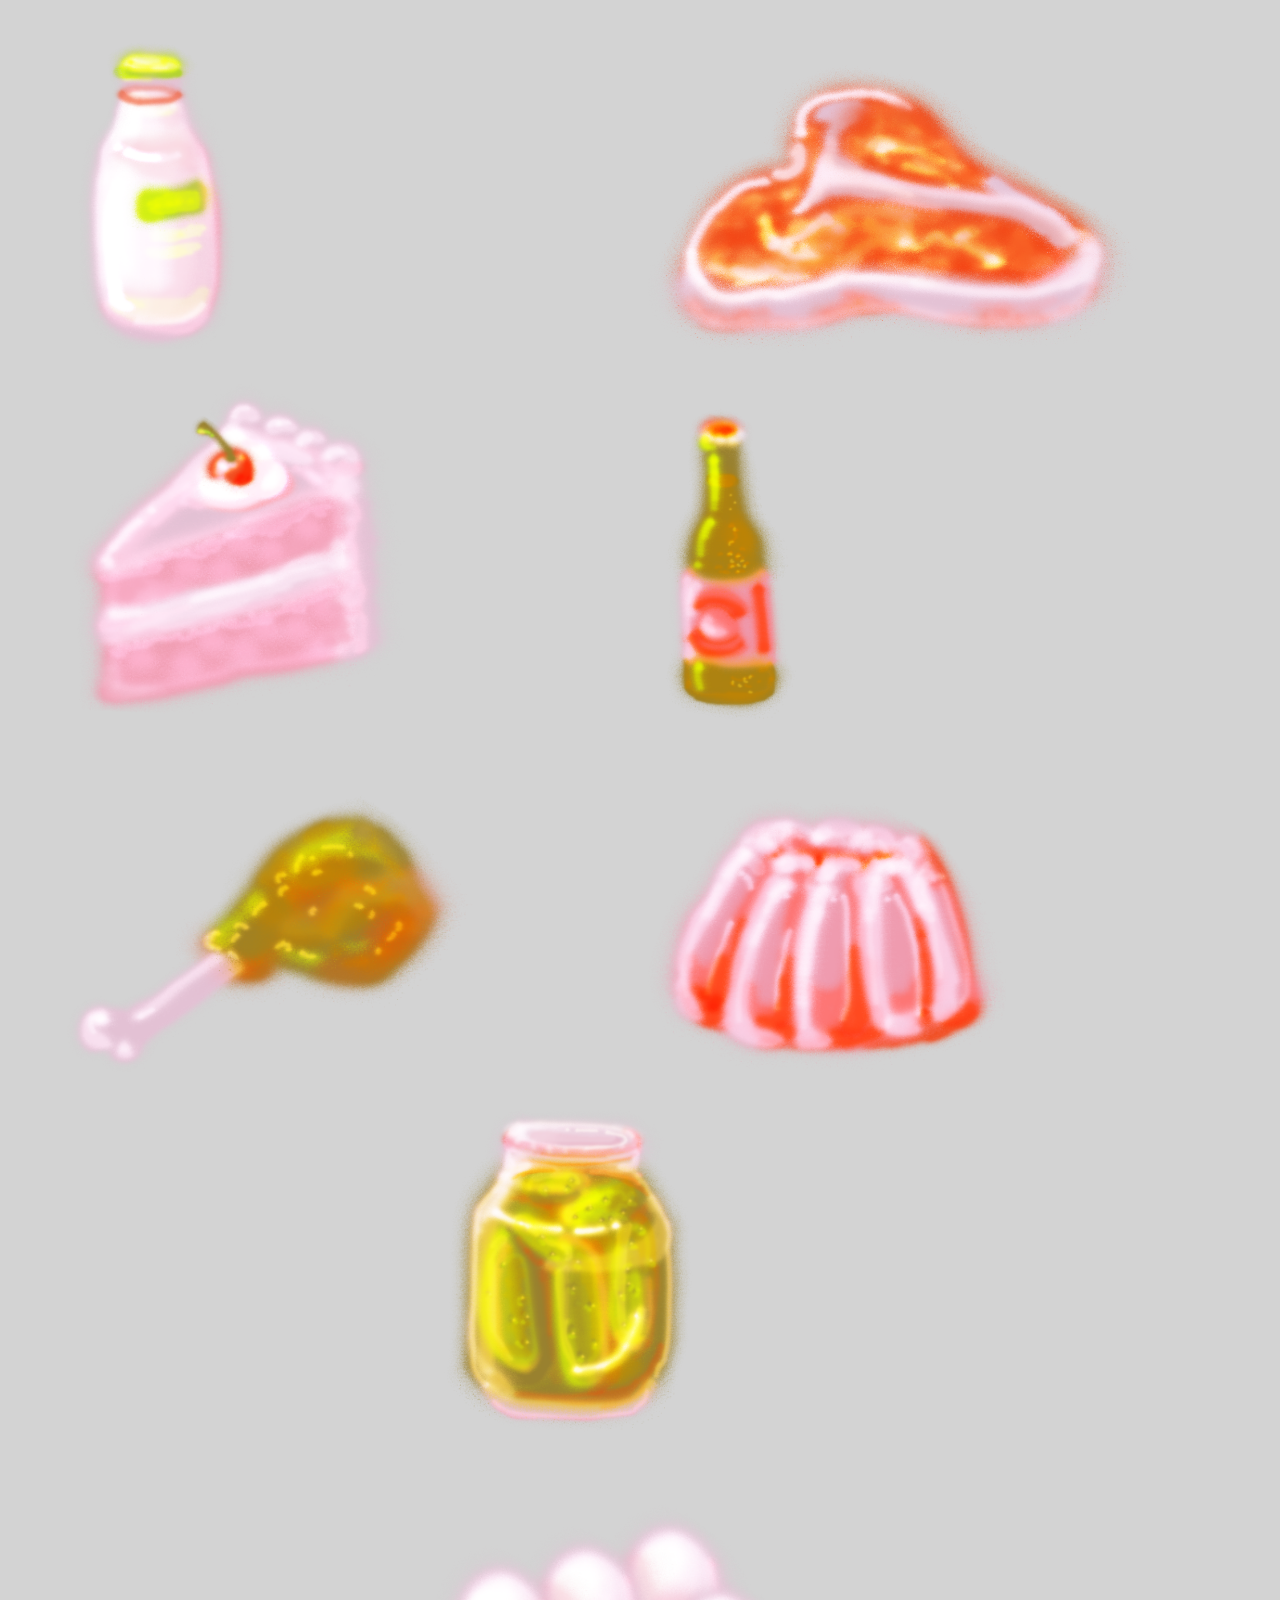
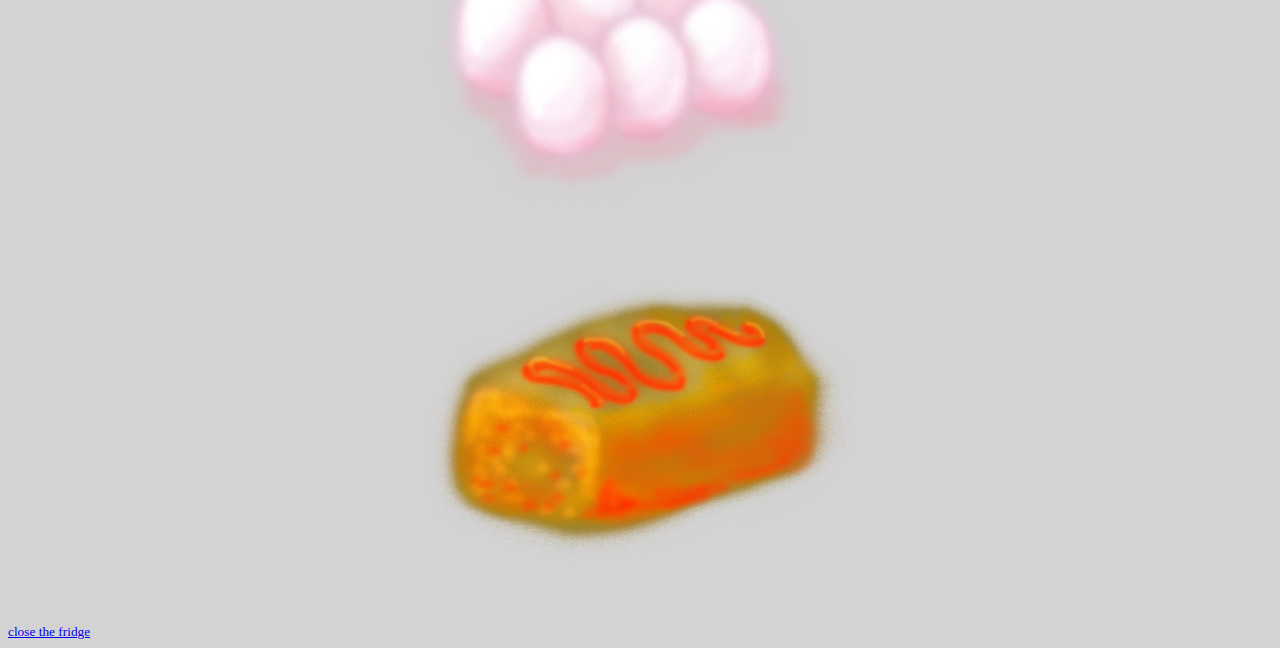
==== inside.html @ 6bd79934 "updates" ====
<!DOCTYPE html>
<html>
  <head>
    <title>see inside</title>
    <link rel="stylesheet" href="inside.css">
  </head>
  <body>

  <div class="big-container">
      <div>
        <img src="images/milk.png" alt="airbrush milk bottle illustration">
        <img src="images/cake.png" alt="airbrush slice of cake illustration">
        <img src="images/chicken.png" alt="airbrush chicken leg illustration">
      </div>
  <br>
      <div>
        <img src="images/steak.png" alt="airbrush steak illustration">
        <img src="images/beer.png" alt="airbrush bottle of beer illustration">
        <img src="images/gelatin.png" alt="airbrush gelatin dessert illustration">
      </div>
  <br>
      <div>
        <img src="images/pickles.png" alt="airbrush jar of pickles illustration">
        <img src="images/eggs.png" alt="airbrush half-dozen eggs illustration">
        <img src="images/meatloaf.png" alt="airbrush meatloaf illustration">
      </div>
  </div>

  <br>
  <br>
  <br>
  <small><a href="index.html">close the fridge</a><small>

  </body>
</html>
---- inside.css ----
body {
  background: lightgray;
  box-sizing: border-box
  margin: 0;
}

.big-container {
  display: flex;
  flex-wrap: wrap;
  align-items: center;
  justify-content: space-around;
}

img {
  height: 40vh;
  /* width: calc(100% / 3); */
  display: flex;
  position: sticky;
  margin: 0;
}
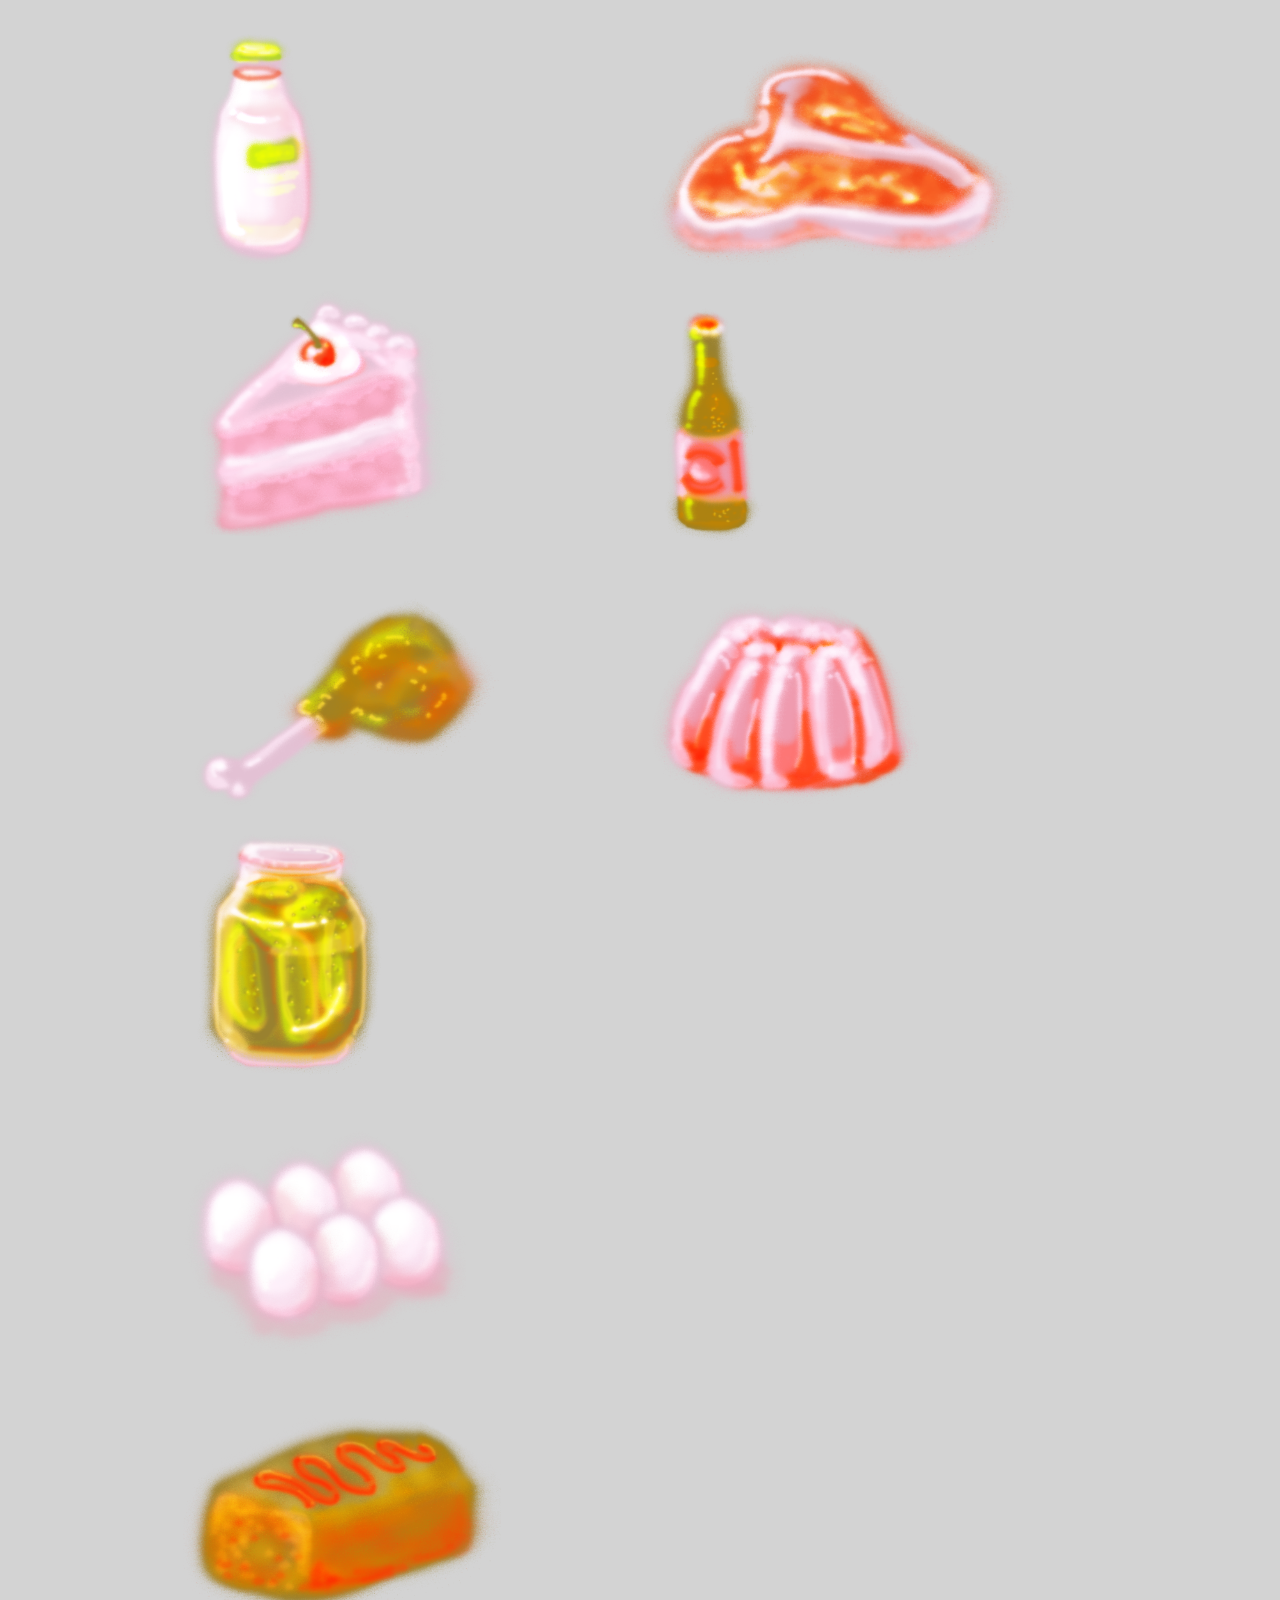
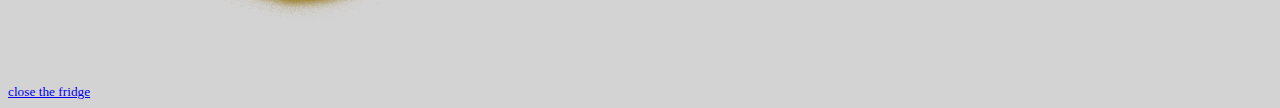
==== commit 08e66d46: "inner fridge preview" ====
--- a/inside.html
+++ b/inside.html
@@ -3,6 +3,7 @@
   <head>
     <title>see inside</title>
     <link rel="stylesheet" href="inside.css">
+    <link rel=“icon” type=image/png” href=“favicon.png”>
   </head>
   <body>
 
--- a/inside.css
+++ b/inside.css
@@ -8,11 +8,13 @@
   display: flex;
   flex-wrap: wrap;
   align-items: center;
-  justify-content: space-around;
+  justify-content: space-between;
+  padding-left: 175px;
+  padding-right: 175px;
 }
 
 img {
-  height: 40vh;
+  height: 30vh;
   /* width: calc(100% / 3); */
   display: flex;
   position: sticky;
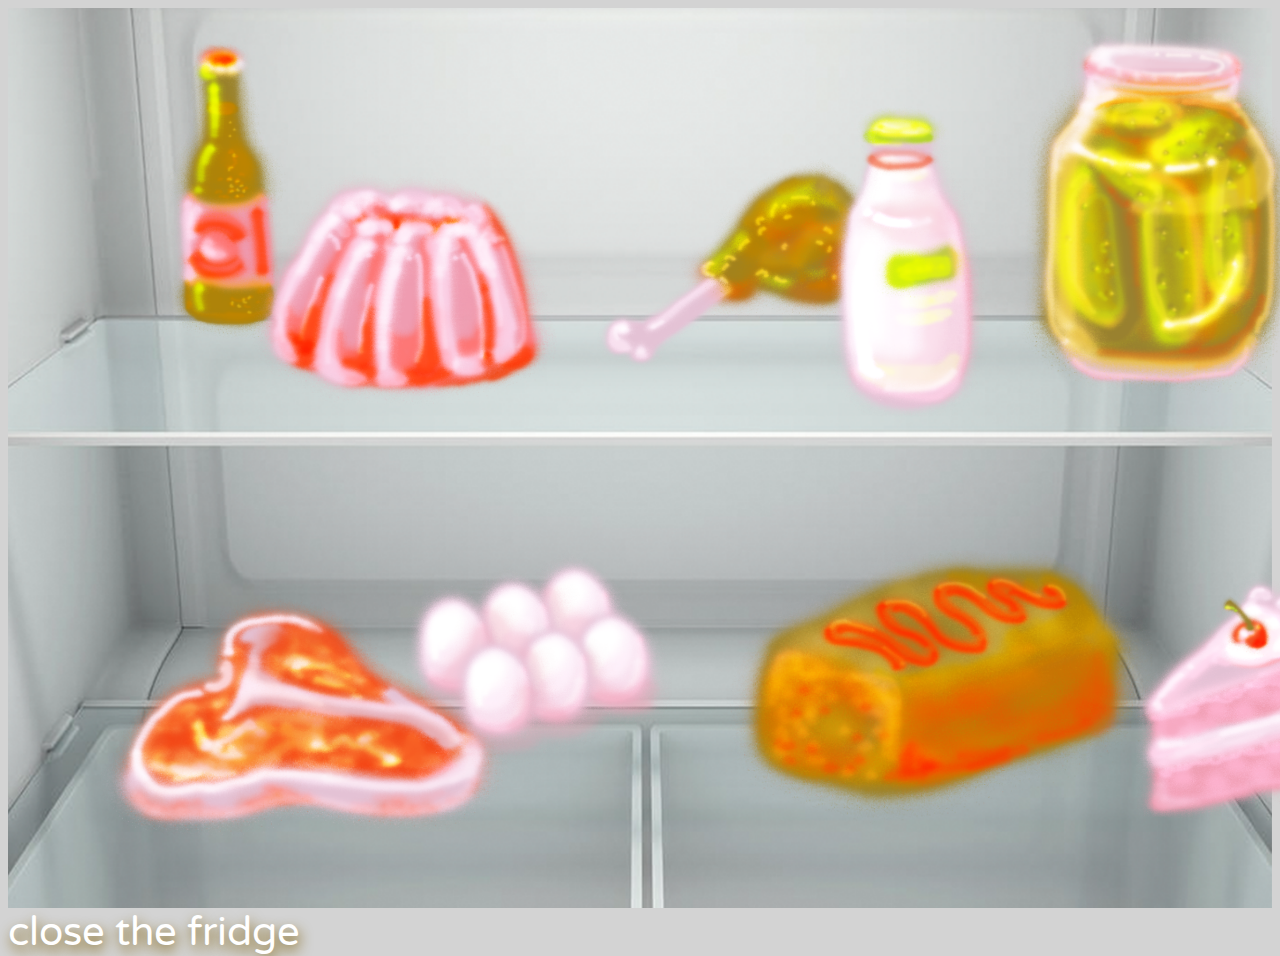
==== commit a9c42b75: "working inside fridge" ====
--- a/inside.html
+++ b/inside.html
@@ -4,33 +4,28 @@
     <title>see inside</title>
     <link rel="stylesheet" href="inside.css">
     <link rel=“icon” type=image/png” href=“favicon.png”>
+    <link href="https://fonts.googleapis.com/css?family=Varela+Round&display=swap" rel="stylesheet">
   </head>
   <body>
-
-  <div class="big-container">
+  <div class="big-container bg">
       <div>
-        <img src="images/milk.png" alt="airbrush milk bottle illustration">
-        <img src="images/cake.png" alt="airbrush slice of cake illustration">
-        <img src="images/chicken.png" alt="airbrush chicken leg illustration">
+        <div class="beer"><img src="images/beer.png" alt="airbrush bottle of beer illustration"></div>
+        <div class="gelatin"><img src="images/gelatin.png" alt="airbrush gelatin dessert illustration"></div>
+        <div class="steak"><img src="images/steak.png" alt="airbrush steak illustration"></div>
+        <div class="eggs"><img src="images/eggs.png" alt="airbrush half-dozen eggs illustration"></div>
       </div>
   <br>
       <div>
-        <img src="images/steak.png" alt="airbrush steak illustration">
-        <img src="images/beer.png" alt="airbrush bottle of beer illustration">
-        <img src="images/gelatin.png" alt="airbrush gelatin dessert illustration">
-      </div>
-  <br>
-      <div>
-        <img src="images/pickles.png" alt="airbrush jar of pickles illustration">
-        <img src="images/eggs.png" alt="airbrush half-dozen eggs illustration">
-        <img src="images/meatloaf.png" alt="airbrush meatloaf illustration">
+        <div class="chicken"><img src="images/chicken.png" alt="airbrush chicken leg illustration"></div>
+        <div class="milk"><img src="images/milk.png" alt="airbrush milk bottle illustration"></div>
+        <div class="pickles"><img src="images/pickles.png" alt="airbrush jar of pickles illustration"></div>
+        <div class="meatloaf"><img src="images/meatloaf.png" alt="airbrush meatloaf illustration"></div>
+        <div class="cake"><img src="images/cake.png" alt="airbrush slice of cake illustration"></div>
       </div>
   </div>
 
+  <a href="index.html">close the fridge</a>
   <br>
-  <br>
-  <br>
-  <small><a href="index.html">close the fridge</a><small>
 
   </body>
 </html>
--- a/inside.css
+++ b/inside.css
@@ -1,7 +1,186 @@
+html {
+  height: 100%;
+  font-family: 'Varela Round', sans-serif;
+  font-size: 40px;
+}
+
+.beer {
+  height: 30vh;
+  display: flex;
+  position: absolute;
+  margin: 0;
+  left: 150px;
+  top: 50px;
+  transform: scale(1.2);
+}
+
+.beer:hover {
+  z-index: 10;
+  position: absolute;
+  top: 300px;
+  left: 625px;
+}
+
+.gelatin {
+  height: 30vh;
+  display: flex;
+  position: absolute;
+  margin: 0;
+  left: 250px;
+  top: 150px;
+  transform: scale(1);
+}
+
+.gelatin:hover {
+  z-index: 10;
+  position: absolute;
+  top: 300px;
+  left: 575px;
+  transform: scale(1.1);
+}
+
+.chicken {
+  height: 30vh;
+  display: flex;
+  position: absolute;
+  margin: 0;
+  left: 585px;
+  top: 125px;
+  transform: scale(.9);
+}
+
+.chicken:hover {
+  z-index: 10;
+  position: absolute;
+  top: 300px;
+  left: 575px;
+}
+
+.milk {
+  height: 30vh;
+  display: flex;
+  position: absolute;
+  margin: 0;
+  left: 800px;
+  top: 125px;
+  transform: scale(1.3);
+}
+
+.milk:hover {
+  z-index: 10;
+  position: absolute;
+  top: 300px;
+  left: 625px;
+}
+
+.pickles {
+  height: 30vh;
+  display: flex;
+  position: absolute;
+  margin: 0;
+  left: 1000px;
+  top: 75px;
+  transform: scale(1.5);
+}
+
+.pickles:hover {
+  z-index: 10;
+  position: absolute;
+  top: 290px;
+  left: 600px;
+  transform: scale(1.35);
+}
+
+.steak {
+  height: 30vh;
+  display: flex;
+  position: absolute;
+  margin: 0;
+  left: 100px;
+  top: 580px;
+  transform: scale(1);
+}
+
+.steak:hover {
+  z-index: 10;
+  top: 300px;
+  left: 525px;
+}
+
+.eggs {
+  height: 30vh;
+  display: flex;
+  position: absolute;
+  margin: 0;
+  left: 400px;
+  top: 515px;
+  transform: scale(.85);
+  /* z-index: 10; */
+}
+
+.eggs:hover {
+  z-index: 10;
+  top: 300px;
+  left: 575px;
+  transform: scale(1.1);
+}
+
+.meatloaf {
+  height: 30vh;
+  display: flex;
+  position: absolute;
+  margin: 0;
+  left: 730px;
+  top: 540px;
+  transform: scale(1.15);
+}
+
+.meatloaf:hover {
+  z-index: 10;
+  top: 280px;
+  left: 540px;
+}
+
+.cake {
+  height: 30vh;
+  display: flex;
+  position: absolute;
+  margin: 0;
+  left: 1115px;
+  top: 560px;
+  transform: scale(1);
+}
+
+.cake:hover {
+  z-index: 10;
+  top: 300px;
+  left: 600px;
+  transform: scale(1.1);
+}
+
+a {
+  color: white;
+  text-shadow: 2px 6px 13px #7F610F;
+  text-decoration: none;
+}
+
+.bg {
+  background-image: url("images/inside-fridge.png");
+  height: 100%;
+  background-position: center;
+  background-repeat: no-repeat;
+  background-size: cover;
+  margin: 0;
+  padding: 0;
+  top: 0;
+  left: 0;
+}
+
 body {
   background: lightgray;
   box-sizing: border-box
   margin: 0;
+  height: 100%;
 }
 
 .big-container {
@@ -15,8 +194,15 @@
 
 img {
   height: 30vh;
-  /* width: calc(100% / 3); */
-  display: flex;
-  position: sticky;
-  margin: 0;
-}
+  display: flex;
+  position: absolute;
+  margin: 0;
+}
+
+img:hover {
+  transform: scale(2.3);
+  box-shadow: 8px 8px 10px #7F610F;
+  background: black;
+  border-radius: 15px;
+  z-index: 10;
+}
